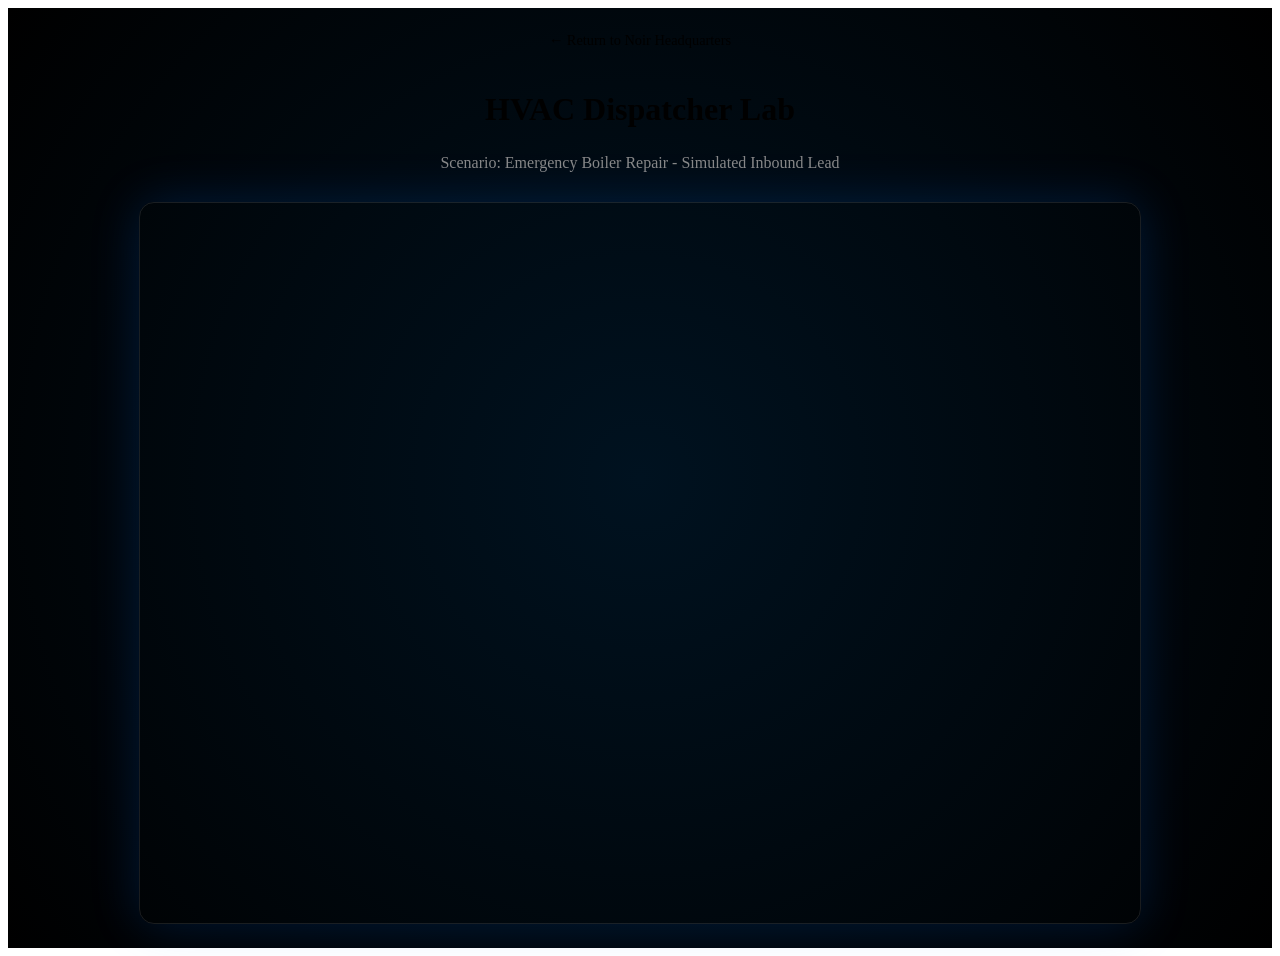
==== hvac/index.html @ 2f2249c9 "Cleaned up URLs by moving HVAC to a subdirectory" ====
<!DOCTYPE html>
<html lang="en">
<head>
    <meta charset="UTF-8">
    <meta name="viewport" content="width=device-width, initial-scale=1.0">
    <title>HVAC Dispatcher Lab | Noir Automations</title>
    <link rel="stylesheet" href="style.css">
    <link href="https://fonts.googleapis.com/css2?family=Inter:wght@400;700&display=swap" rel="stylesheet">
    <style>
        .lab-container {
            display: flex;
            flex-direction: column;
            align-items: center;
            justify-content: center;
            min-height: 100vh;
            padding: 20px;
            background: radial-gradient(circle at center, #001220 0%, #000000 100%);
        }
        .back-link { margin-bottom: 20px; color: var(--accent); text-decoration: none; font-size: 0.9rem; }
        #voiceflow-hvac {
            width: 100%;
            max-width: 1000px;
            height: 80vh;
            border: 1px solid rgba(255,255,255,0.1);
            border-radius: 15px;
            overflow: hidden;
            box-shadow: 0 0 50px rgba(0, 112, 243, 0.2);
        }
    </style>
</head>
<body>

    <div class="lab-container">
        <a href="index.html" class="back-link">← Return to Noir Headquarters</a>
        <h1 style="font-size: 2rem; margin-bottom: 10px;">HVAC Dispatcher Lab</h1>
        <p style="color: #888; margin-bottom: 30px;">Scenario: Emergency Boiler Repair - Simulated Inbound Lead</p>

        <div id="voiceflow-hvac">
            </div>
    </div>

    <script type="text/javascript">
      (function(d, t) {
          var v = d.createElement(t), s = d.getElementsByTagName(t)[0];
          v.onload = function() {
            window.voiceflow.chat.load({
              verify: { projectID: 'YOUR_HVAC_PROJECT_ID' },
              url: 'https://general-runtime.voiceflow.com',
              versionID: 'production',
              render: {
                mode: 'embedded',
                target: d.getElementById('voiceflow-hvac'),
              },
              autostart: true
            });
          }
          v.src = "https://cdn.voiceflow.com/widget/bundle.mjs"; v.type = "text/javascript"; s.parentNode.insertBefore(v, s);
      })(document, 'script');
    </script>
</body>
</html>
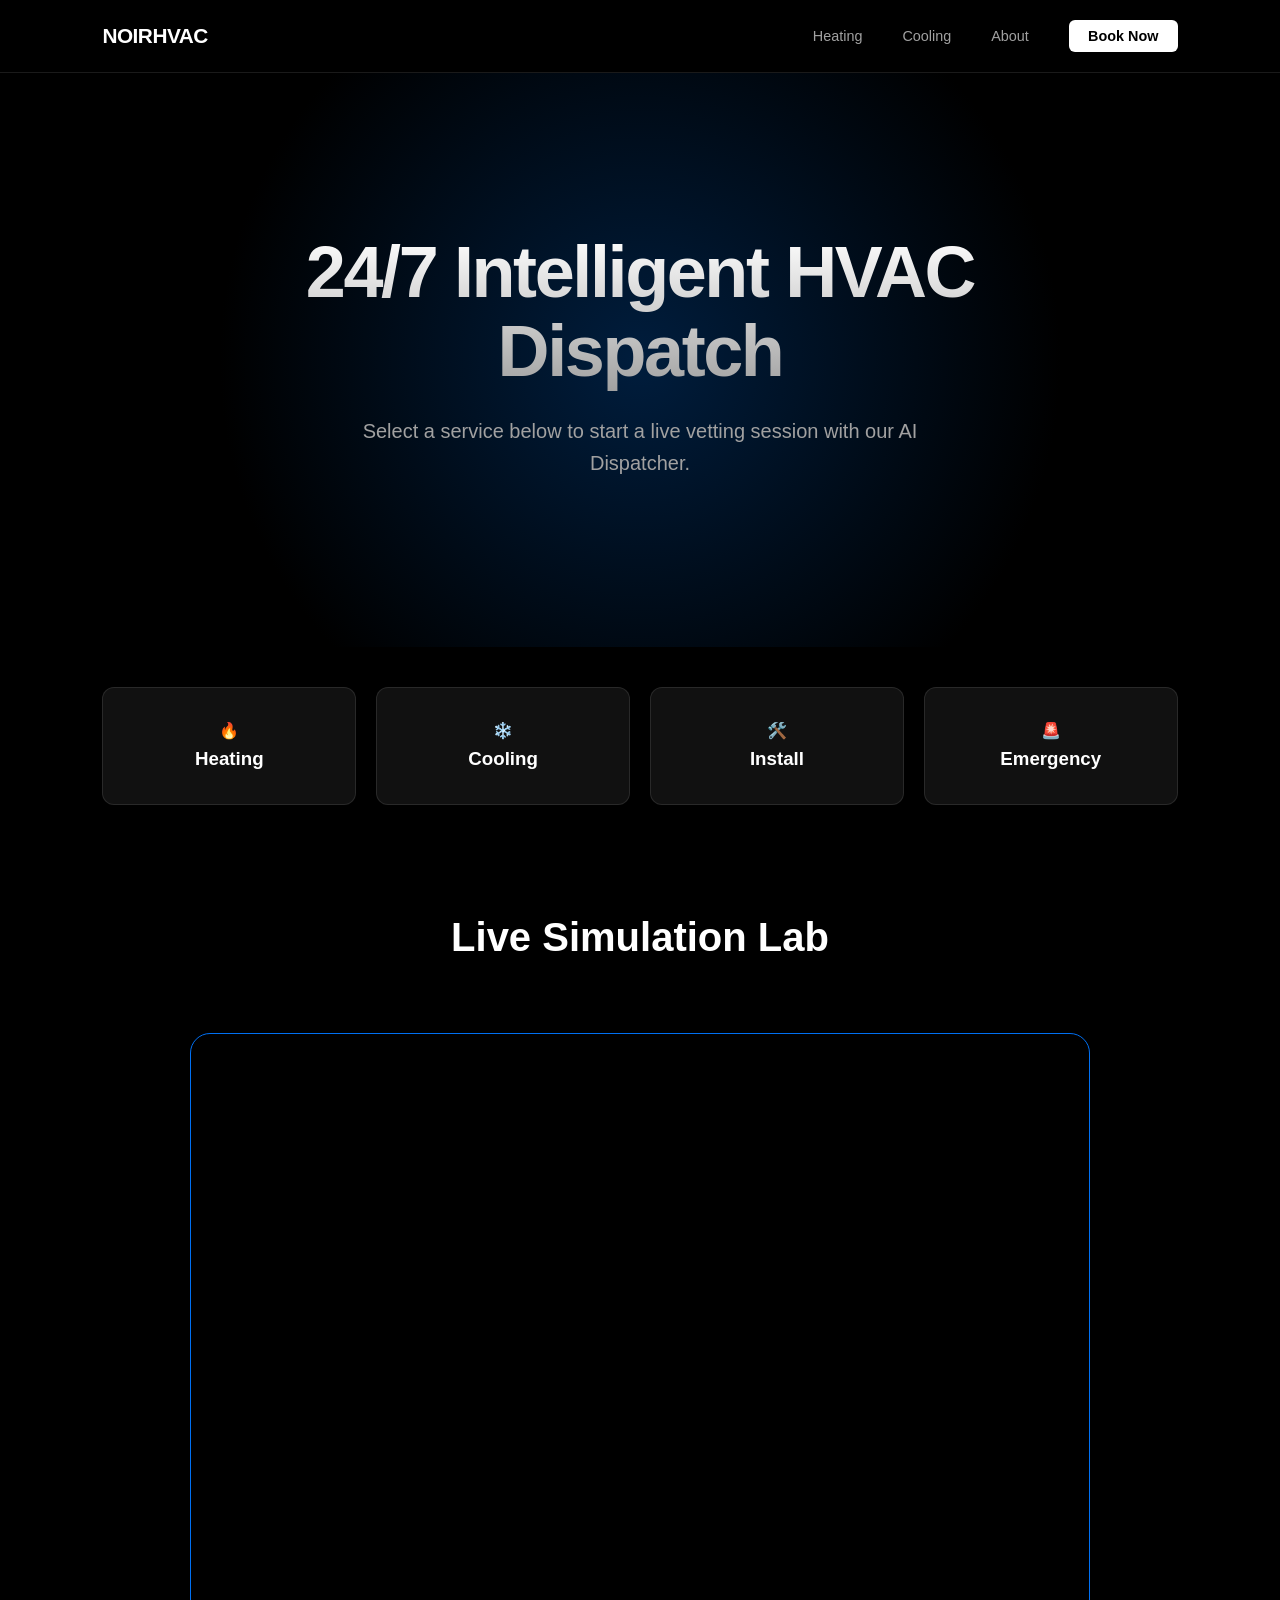
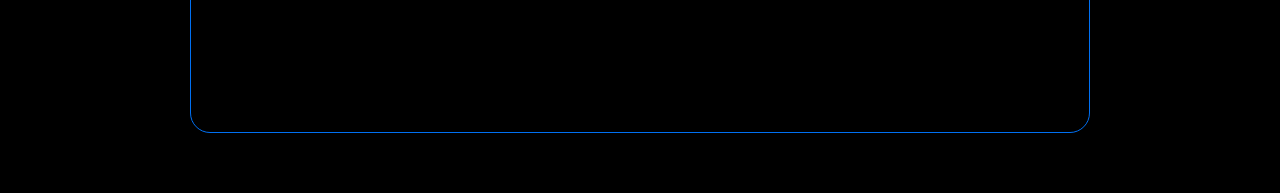
==== commit c36b7902: "Integrated World-Class HVAC dashboard and voiceflow lab" ====
--- a/hvac/index.html
+++ b/hvac/index.html
@@ -3,50 +3,77 @@
 <head>
     <meta charset="UTF-8">
     <meta name="viewport" content="width=device-width, initial-scale=1.0">
-    <title>HVAC Dispatcher Lab | Noir Automations</title>
-    <link rel="stylesheet" href="style.css">
-    <link href="https://fonts.googleapis.com/css2?family=Inter:wght@400;700&display=swap" rel="stylesheet">
+    <title>HVAC Dispatcher | Noir Systems</title>
+    <link rel="stylesheet" href="../style.css">
     <style>
-        .lab-container {
-            display: flex;
-            flex-direction: column;
-            align-items: center;
-            justify-content: center;
-            min-height: 100vh;
-            padding: 20px;
-            background: radial-gradient(circle at center, #001220 0%, #000000 100%);
+        .service-grid {
+            display: grid;
+            grid-template-columns: repeat(auto-fit, minmax(200px, 1fr));
+            gap: 20px;
+            padding: 40px 8%;
         }
-        .back-link { margin-bottom: 20px; color: var(--accent); text-decoration: none; font-size: 0.9rem; }
-        #voiceflow-hvac {
-            width: 100%;
-            max-width: 1000px;
-            height: 80vh;
-            border: 1px solid rgba(255,255,255,0.1);
-            border-radius: 15px;
-            overflow: hidden;
-            box-shadow: 0 0 50px rgba(0, 112, 243, 0.2);
+        .service-btn {
+            background: #111;
+            border: 1px solid var(--border);
+            padding: 30px;
+            text-align: center;
+            border-radius: 12px;
+            cursor: pointer;
+            transition: 0.3s;
+        }
+        .service-btn:hover {
+            border-color: var(--accent);
+            background: #1a1a1a;
+        }
+        .demo-container {
+            background: #000;
+            padding: 60px 8%;
+            text-align: center;
         }
     </style>
 </head>
 <body>
+    <header>
+        <nav>
+            <div class="logo">NOIR<span>HVAC</span></div>
+            <ul>
+                <li><a href="#heating">Heating</a></li>
+                <li><a href="#cooling">Cooling</a></li>
+                <li><a href="#about">About</a></li>
+                <li><a href="#ai-dispatch" class="nav-cta">Book Now</a></li>
+            </ul>
+        </nav>
+    </header>
 
-    <div class="lab-container">
-        <a href="index.html" class="back-link">← Return to Noir Headquarters</a>
-        <h1 style="font-size: 2rem; margin-bottom: 10px;">HVAC Dispatcher Lab</h1>
-        <p style="color: #888; margin-bottom: 30px;">Scenario: Emergency Boiler Repair - Simulated Inbound Lead</p>
+    <section class="hero">
+        <h1>24/7 Intelligent HVAC Dispatch</h1>
+        <p>Select a service below to start a live vetting session with our AI Dispatcher.</p>
+    </section>
 
-        <div id="voiceflow-hvac">
-            </div>
+    <div class="service-grid">
+        <div class="service-btn">🔥 <h3>Heating</h3></div>
+        <div class="service-btn">❄️ <h3>Cooling</h3></div>
+        <div class="service-btn">🛠️ <h3>Install</h3></div>
+        <div class="service-btn">🚨 <h3>Emergency</h3></div>
     </div>
+
+    <section id="ai-dispatch" class="demo-container">
+        <h2>Live Simulation Lab</h2>
+        <div id="voiceflow-hvac" style="height: 700px; border-radius: 20px; overflow: hidden; border: 1px solid var(--accent); max-width: 900px; margin: 0 auto;">
+        </div>
+    </section>
 
     <script type="text/javascript">
       (function(d, t) {
           var v = d.createElement(t), s = d.getElementsByTagName(t)[0];
           v.onload = function() {
             window.voiceflow.chat.load({
-              verify: { projectID: 'YOUR_HVAC_PROJECT_ID' },
+              verify: { projectID: '69d466bf715c36f555fc4c44' },
               url: 'https://general-runtime.voiceflow.com',
               versionID: 'production',
+              voice: {
+                url: "https://runtime-api.voiceflow.com"
+              },
               render: {
                 mode: 'embedded',
                 target: d.getElementById('voiceflow-hvac'),
@@ -54,7 +81,9 @@
               autostart: true
             });
           }
-          v.src = "https://cdn.voiceflow.com/widget/bundle.mjs"; v.type = "text/javascript"; s.parentNode.insertBefore(v, s);
+          v.src = "https://cdn.voiceflow.com/widget-next/bundle.mjs";
+          v.type = "text/javascript";
+          s.parentNode.insertBefore(v, s);
       })(document, 'script');
     </script>
 </body>
--- a/style.css
+++ b/style.css
@@ -0,0 +1,198 @@
+:root {
+    /* Premium Noir Palette */
+    --bg: #000000;
+    --card-bg: #0a0a0a;
+    --text-primary: #ffffff;
+    --text-secondary: #a1a1a1;
+    --accent: #0070f3;
+    --border: rgba(255, 255, 255, 0.1);
+}
+
+* {
+    box-sizing: border-box;
+    margin: 0;
+    padding: 0;
+    scroll-behavior: smooth;
+}
+
+body {
+    background-color: var(--bg);
+    color: var(--text-primary);
+    font-family: 'Inter', sans-serif;
+    line-height: 1.6;
+    -webkit-font-smoothing: antialiased;
+    overflow-x: hidden;
+}
+
+/* Header & Nav */
+header {
+    position: sticky;
+    top: 0;
+    z-index: 1000;
+    background: rgba(0, 0, 0, 0.8);
+    backdrop-filter: blur(12px);
+    -webkit-backdrop-filter: blur(12px);
+    border-bottom: 1px solid var(--border);
+}
+
+nav {
+    display: flex;
+    justify-content: space-between;
+    padding: 1.2rem 8%;
+    align-items: center;
+    max-width: 1400px;
+    margin: 0 auto;
+}
+
+.logo {
+    font-size: 1.3rem;
+    font-weight: 700;
+    letter-spacing: -0.5px;
+}
+
+.logo .dot { color: var(--accent); }
+
+nav ul { list-style: none; display: flex; gap: 2.5rem; align-items: center; }
+
+nav a {
+    text-decoration: none;
+    color: var(--text-secondary);
+    font-size: 0.9rem;
+    font-weight: 500;
+    transition: color 0.3s;
+}
+
+nav a:hover { color: var(--text-primary); }
+
+.nav-cta {
+    background: var(--text-primary);
+    color: var(--bg) !important;
+    padding: 0.5rem 1.2rem;
+    border-radius: 6px;
+    font-weight: 600;
+}
+
+/* Hero Section */
+.hero {
+    text-align: center;
+    padding: 160px 5% 120px;
+    display: flex;
+    flex-direction: column;
+    align-items: center;
+    background: radial-gradient(circle at center, #001d3d 0%, #000000 60%);
+}
+
+.tagline {
+    color: var(--accent);
+    font-weight: 600;
+    font-size: 0.85rem;
+    text-transform: uppercase;
+    letter-spacing: 0.2rem;
+    margin-bottom: 1.5rem;
+}
+
+h1 {
+    font-size: 4.5rem;
+    font-weight: 800;
+    letter-spacing: -0.15rem;
+    line-height: 1.1;
+    margin-bottom: 1.5rem;
+    max-width: 900px;
+    background: linear-gradient(180deg, #FFFFFF 0%, #a1a1a1 100%);
+    -webkit-background-clip: text;
+    -webkit-text-fill-color: transparent;
+}
+
+.hero p {
+    color: var(--text-secondary);
+    max-width: 600px;
+    margin-bottom: 3rem;
+    font-size: 1.25rem;
+    font-weight: 300;
+}
+
+/* Dual Button Styling */
+.hero-btns {
+    display: flex;
+    gap: 15px;
+    justify-content: center;
+}
+
+.main-cta {
+    background: var(--accent);
+    color: white;
+    padding: 1.1rem 2.2rem;
+    text-decoration: none;
+    border-radius: 8px;
+    font-weight: 700;
+    transition: all 0.3s cubic-bezier(0.4, 0, 0.2, 1);
+}
+
+.main-cta:hover {
+    transform: translateY(-3px);
+    box-shadow: 0 12px 30px rgba(0, 112, 243, 0.4);
+}
+
+.main-cta.secondary {
+    background: transparent;
+    border: 1px solid var(--border);
+    color: var(--text-primary);
+}
+
+.main-cta.secondary:hover {
+    background: rgba(255, 255, 255, 0.05);
+    border-color: var(--text-primary);
+    box-shadow: none;
+}
+
+/* Services Section */
+.services {
+    padding: 100px 8%;
+}
+
+h2 {
+    font-size: 2.5rem;
+    text-align: center;
+    margin-bottom: 4rem;
+}
+
+.grid {
+    display: grid;
+    grid-template-columns: repeat(auto-fit, minmax(300px, 1fr));
+    gap: 25px;
+    max-width: 1200px;
+    margin: 0 auto;
+}
+
+.card {
+    background: var(--card-bg);
+    padding: 3rem;
+    border-radius: 16px;
+    border: 1px solid var(--border);
+    transition: all 0.4s ease;
+}
+
+.card:hover {
+    border-color: var(--accent);
+    transform: translateY(-8px);
+}
+
+.icon { font-size: 2rem; margin-bottom: 1.5rem; display: block; }
+
+footer {
+    text-align: center;
+    padding: 4rem;
+    border-top: 1px solid var(--border);
+    color: var(--text-secondary);
+    font-size: 0.85rem;
+}
+
+/* Mobile Responsiveness */
+@media (max-width: 768px) {
+    h1 { font-size: 2.8rem; }
+    .hero-btns {
+        flex-direction: column;
+        width: 100%;
+        max-width: 300px;
+    }
+}
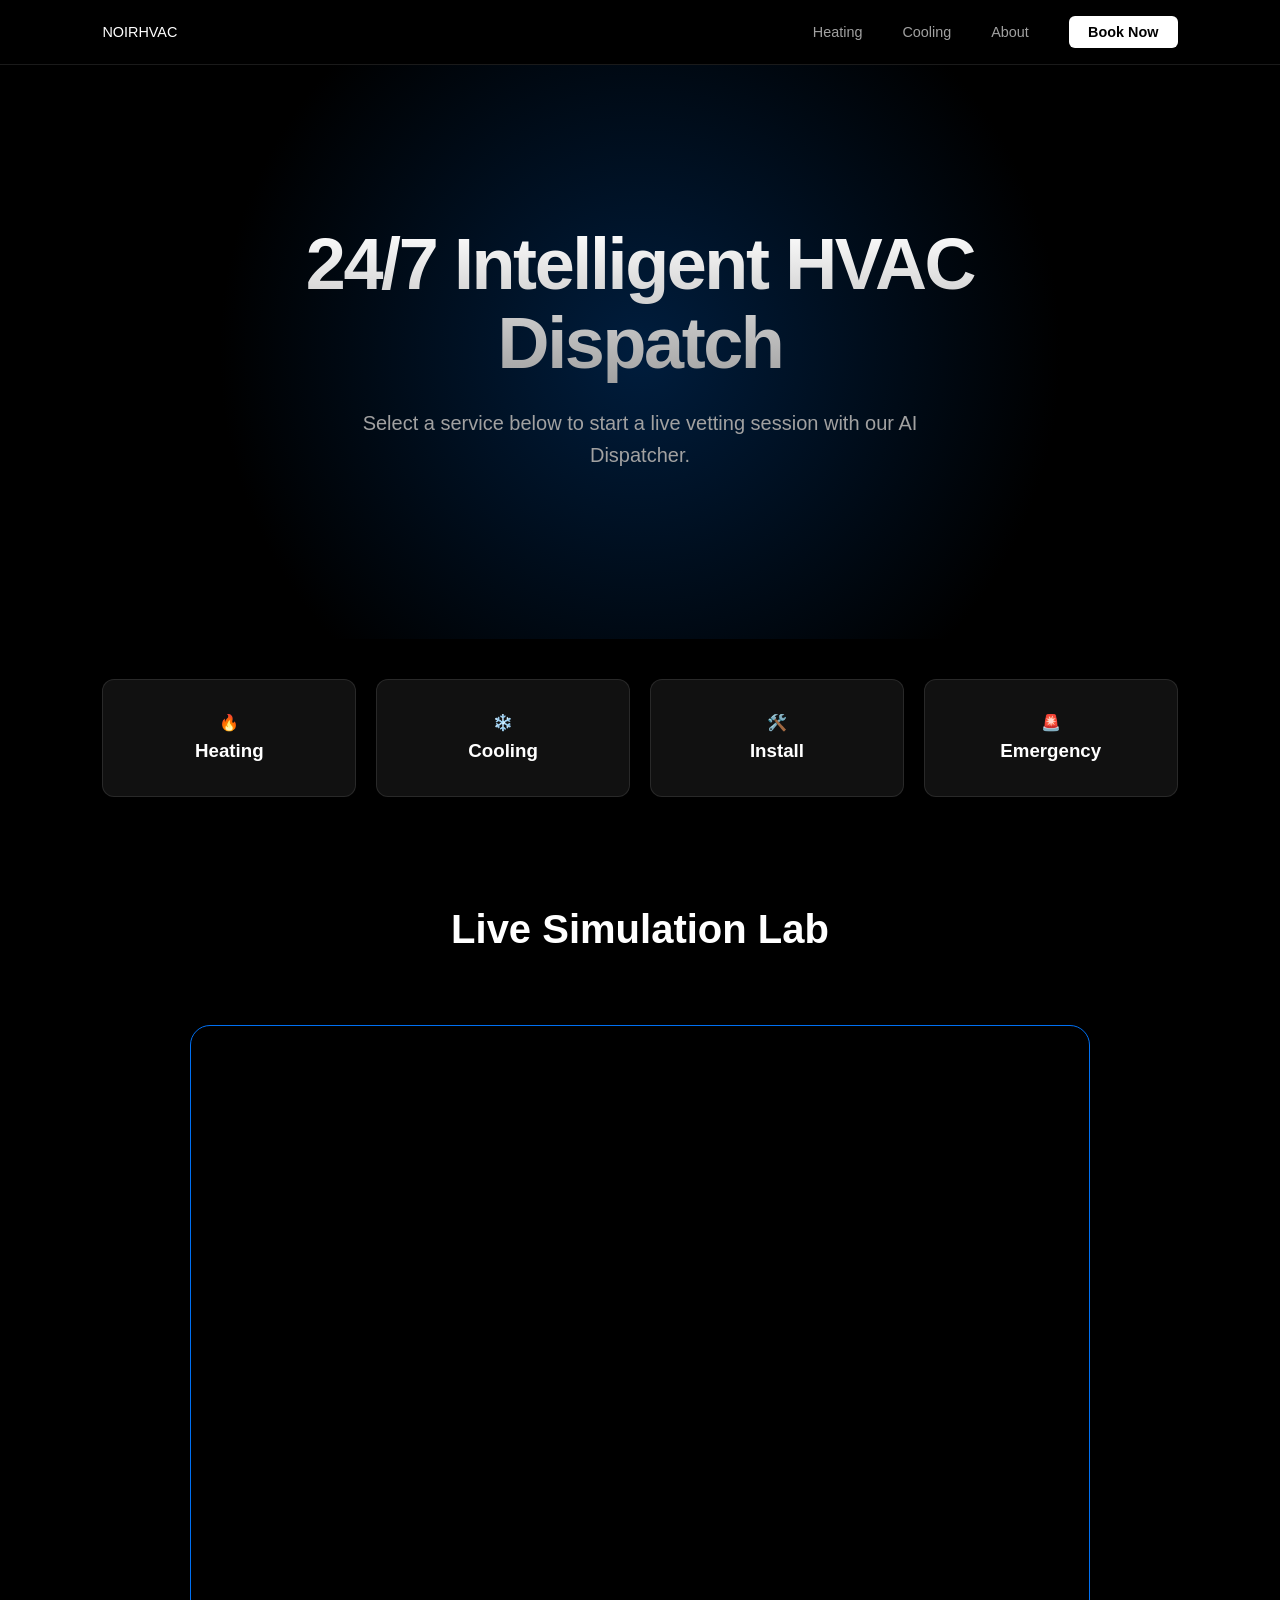
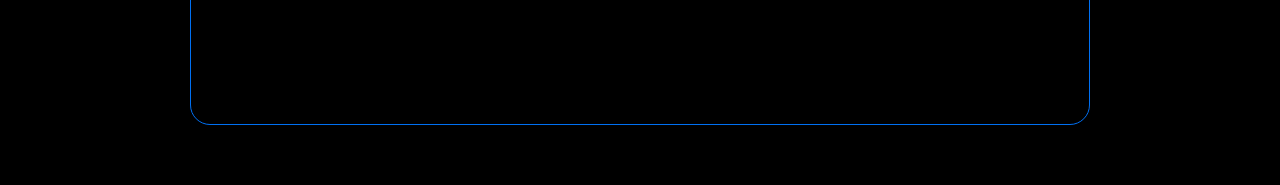
==== commit f53d8cf7: "Linked HVAC logo back to homepage" ====
--- a/hvac/index.html
+++ b/hvac/index.html
@@ -35,7 +35,7 @@
 <body>
     <header>
         <nav>
-            <div class="logo">NOIR<span>HVAC</span></div>
+            <div lass="logo"><a href="/" style="text-decoration: none; color: inherit;">NOIR<span>HVAC</span></div>
             <ul>
                 <li><a href="#heating">Heating</a></li>
                 <li><a href="#cooling">Cooling</a></li>
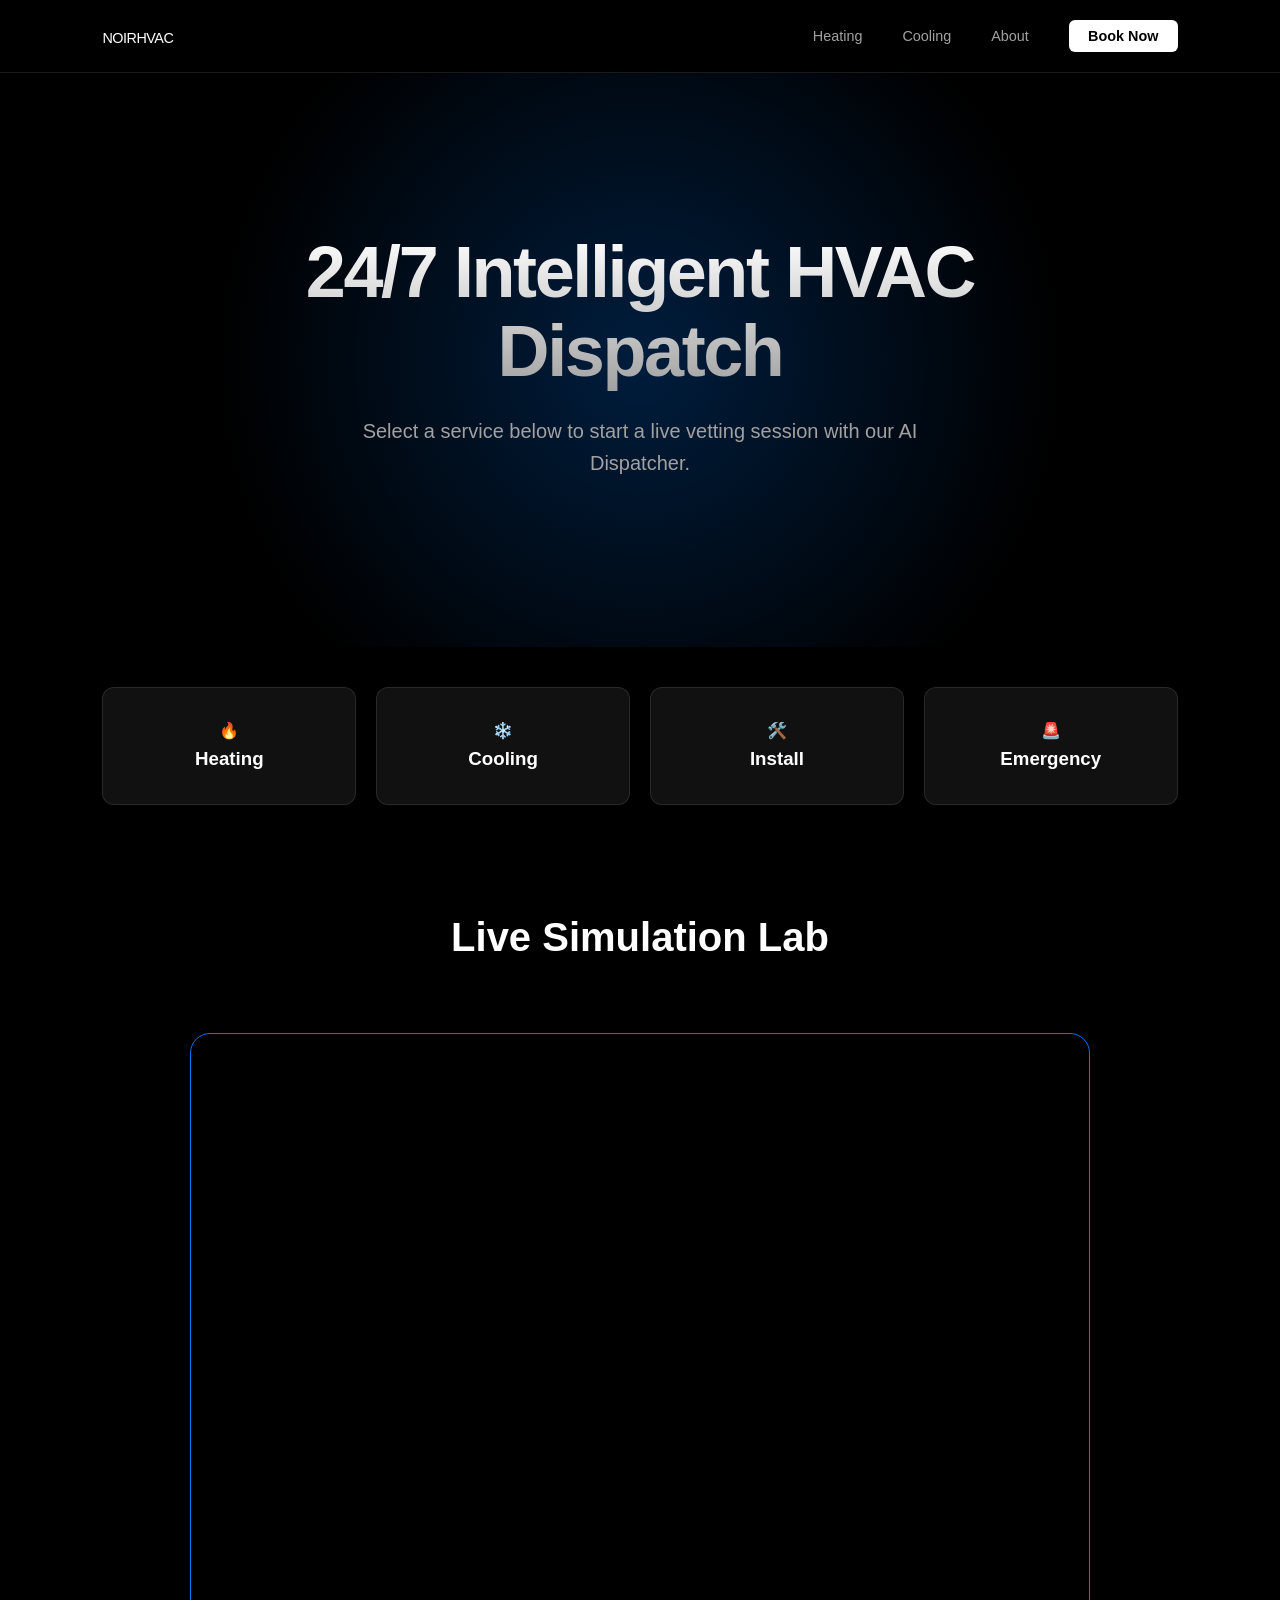
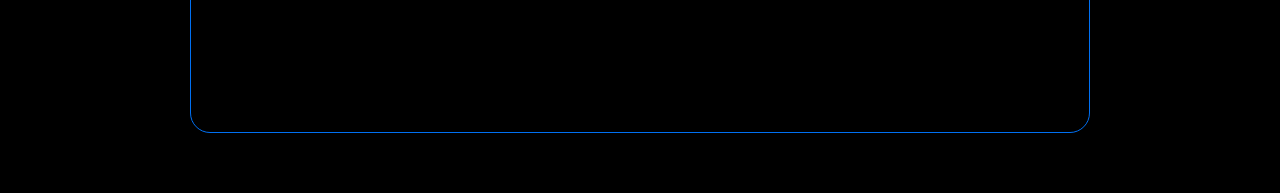
==== commit 336ef59e: "Fixed logo and added smooth scroll to service buttons" ====
--- a/hvac/index.html
+++ b/hvac/index.html
@@ -35,7 +35,7 @@
 <body>
     <header>
         <nav>
-            <div lass="logo"><a href="/" style="text-decoration: none; color: inherit;">NOIR<span>HVAC</span></div>
+            <div class="logo"><a href="/" style="text-decoration: none; color: inherit; display: inline-block;">NOIR<span>HVAC</span></div>
             <ul>
                 <li><a href="#heating">Heating</a></li>
                 <li><a href="#cooling">Cooling</a></li>
@@ -51,10 +51,18 @@
     </section>
 
     <div class="service-grid">
-        <div class="service-btn">🔥 <h3>Heating</h3></div>
-        <div class="service-btn">❄️ <h3>Cooling</h3></div>
-        <div class="service-btn">🛠️ <h3>Install</h3></div>
-        <div class="service-btn">🚨 <h3>Emergency</h3></div>
+        <div class="service-btn" onclick="document.getElementById('voiceflow-hvac').scrollIntoView({behavior: 'smooth'})">
+            🔥 <h3>Heating</h3>
+        </div>
+        <div class="service-btn" onclick="document.getElementById('voiceflow-hvac').scrollIntoView({behavior: 'smooth'})">
+            ❄️ <h3>Cooling</h3>
+        </div>
+        <div class="service-btn" onclick="document.getElementById('voiceflow-hvac').scrollIntoView({behavior: 'smooth'})">
+            🛠️ <h3>Install</h3>
+        </div>
+        <div class="service-btn" onclick="document.getElementById('voiceflow-hvac').scrollIntoView({behavior: 'smooth'})">
+            🚨 <h3>Emergency</h3>
+        </div>
     </div>
 
     <section id="ai-dispatch" class="demo-container">
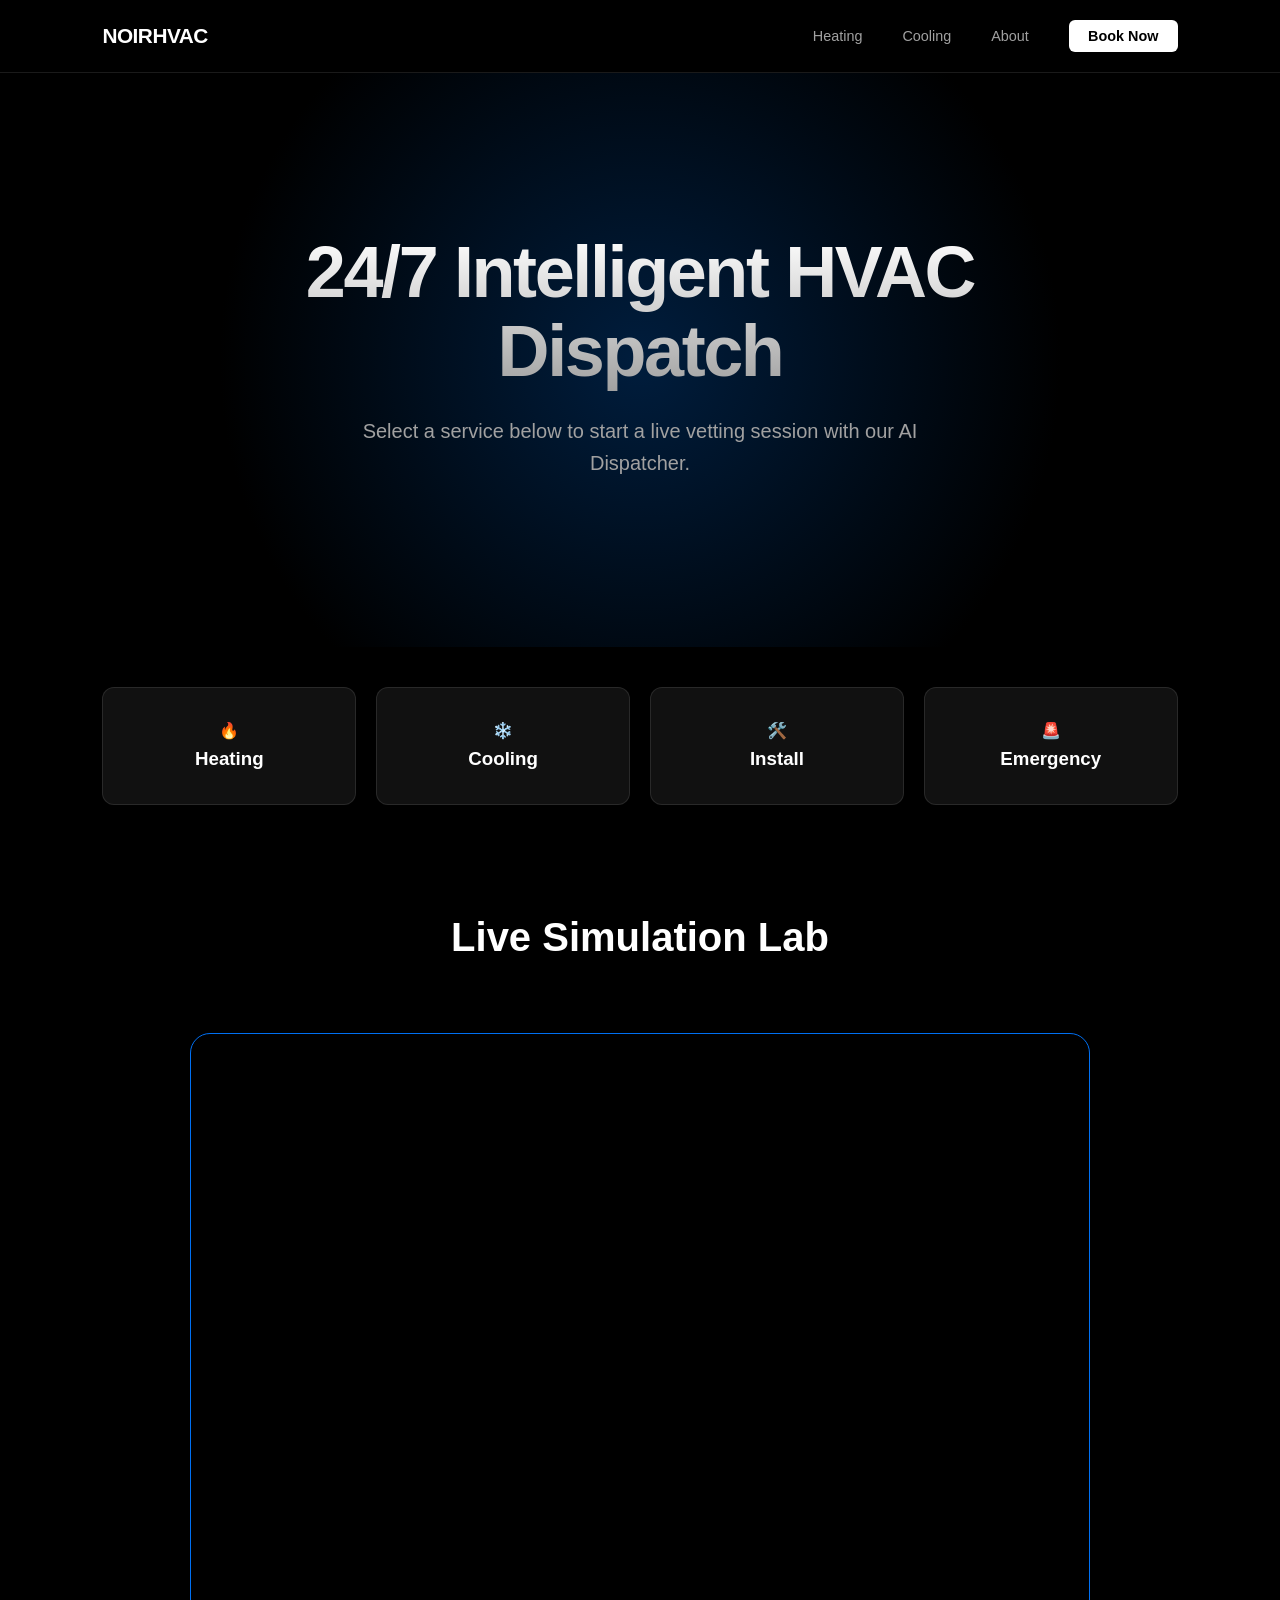
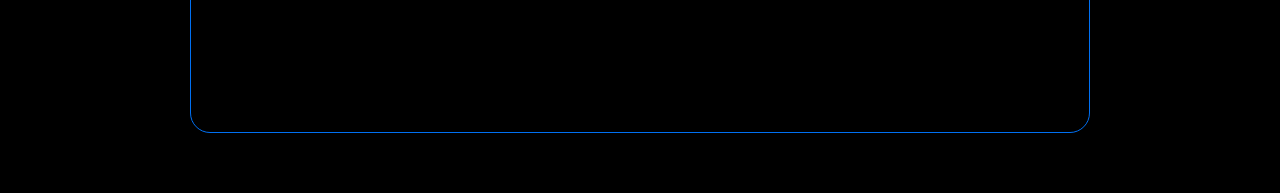
==== commit 1b4c0cbc: "Final styling and ready for launch" ====
--- a/hvac/index.html
+++ b/hvac/index.html
@@ -6,6 +6,16 @@
     <title>HVAC Dispatcher | Noir Systems</title>
     <link rel="stylesheet" href="../style.css">
     <style>
+        /* This fixes the shrunken logo issue */
+        .logo a {
+            font-size: inherit;
+            font-weight: inherit;
+            color: inherit;
+            text-decoration: none;
+            display: inline-block;
+            line-height: normal;
+        }
+
         .service-grid {
             display: grid;
             grid-template-columns: repeat(auto-fit, minmax(200px, 1fr));
@@ -35,7 +45,9 @@
 <body>
     <header>
         <nav>
-            <div class="logo"><a href="/" style="text-decoration: none; color: inherit; display: inline-block;">NOIR<span>HVAC</span></div>
+            <div class="logo">
+                <a href="/">NOIR<span>HVAC</span></a>
+            </div>
             <ul>
                 <li><a href="#heating">Heating</a></li>
                 <li><a href="#cooling">Cooling</a></li>
